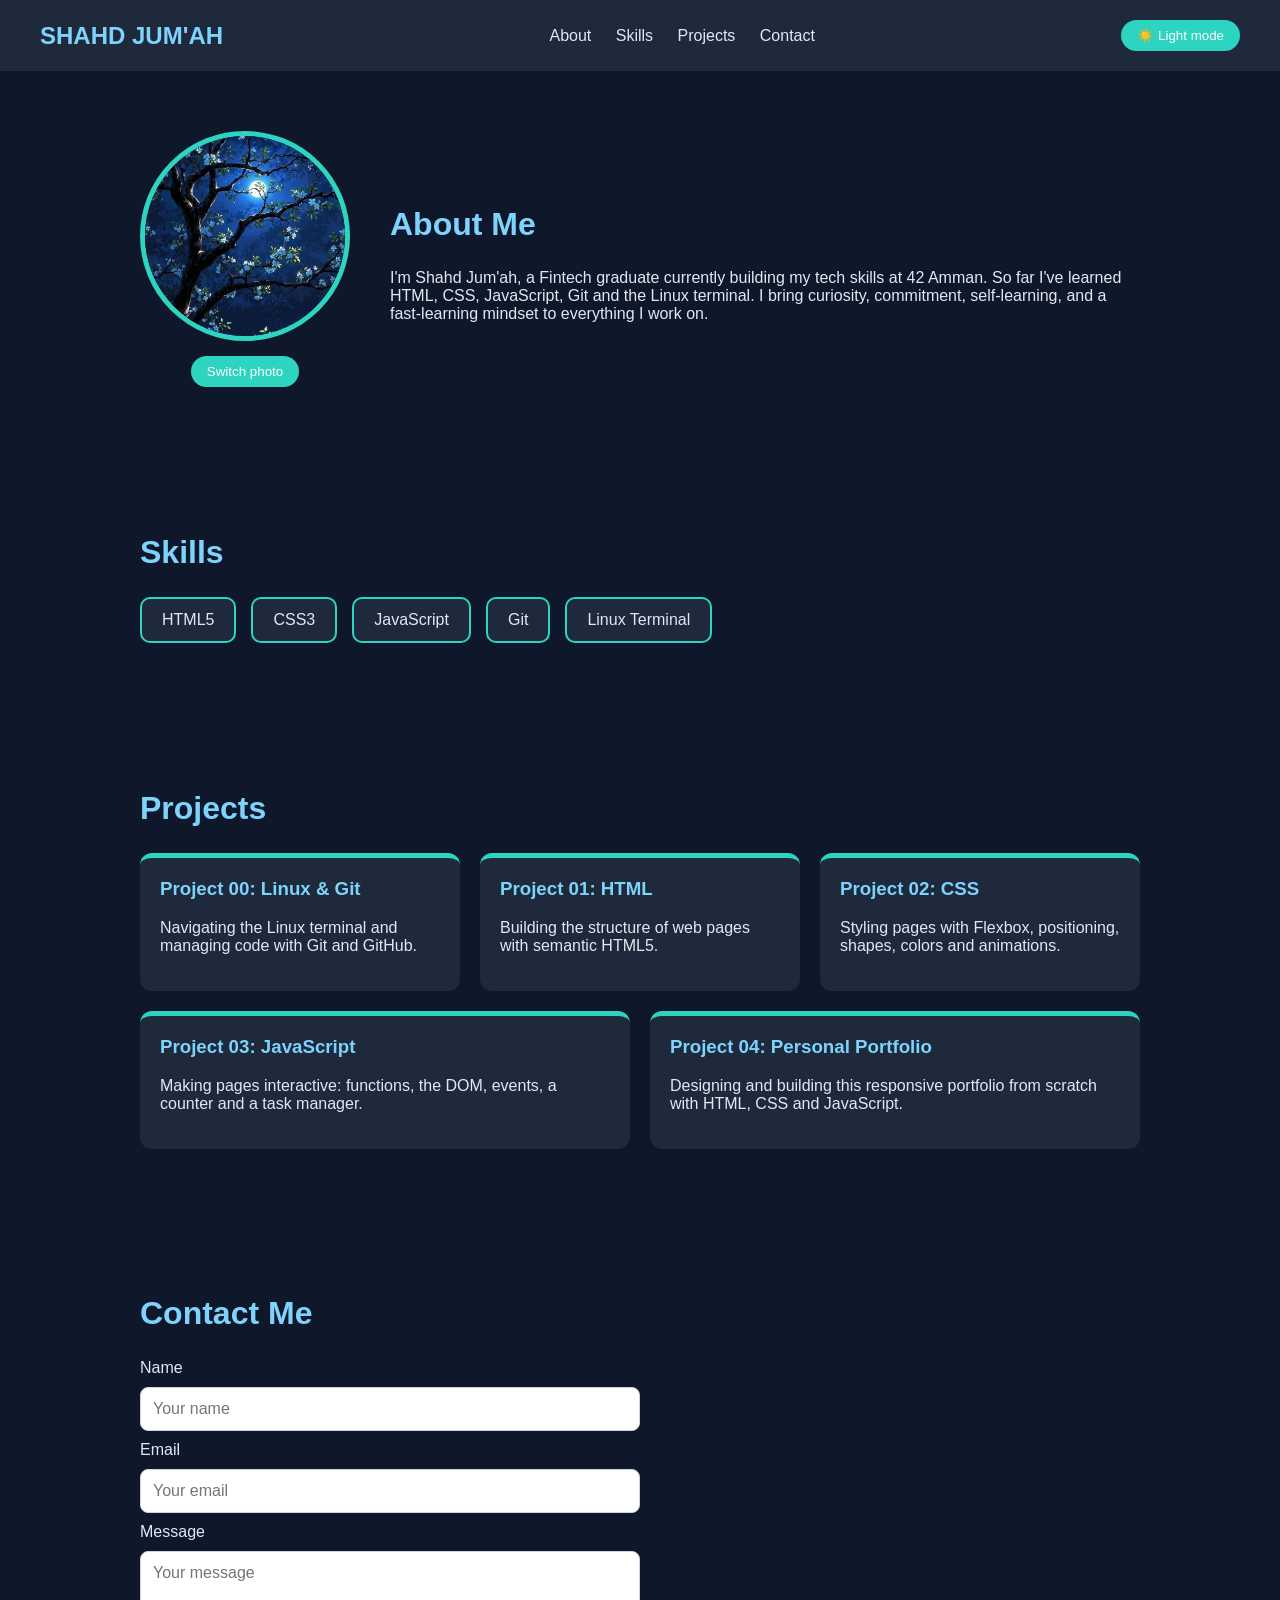
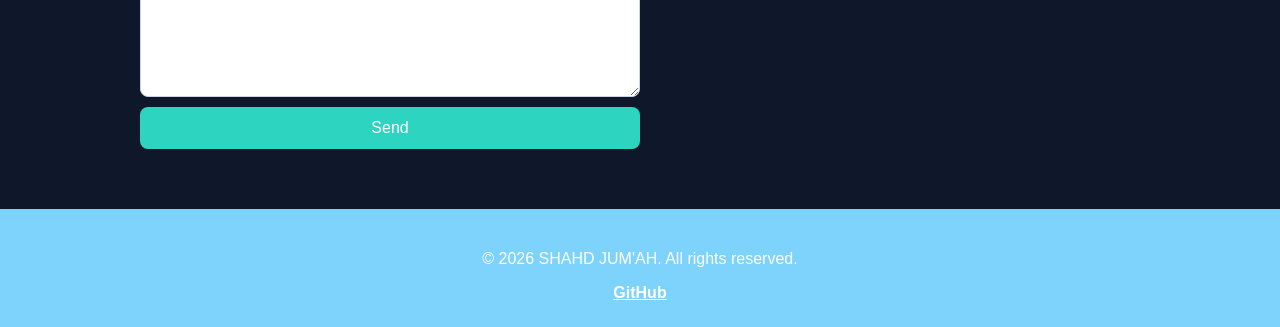
==== bounce01/index.html @ 0607887e "bounce01 photo switcher" ====
<!DOCTYPE html>
<html lang="en">

<head>
    <meta charset="UTF-8">
    <meta name="viewport" content="width=device-width, initial-scale=1.0">
    <title>SHAHD JUM'AH</title>
    <link rel="stylesheet" href="style.css">
    <script src="script.js" defer></script>
</head>

<body class="dark-mode">
    <header>
        <nav class="navbar">
            <h1 class="logo">SHAHD JUM'AH</h1>
            <div class="nav-links">
                <a href="#about">About</a>
                <a href="#skills">Skills</a>
                <a href="#projects">Projects</a>
                <a href="#contact">Contact</a>
            </div>
            <button id="theme-btn">☀️ Light mode</button>
        </nav>
    </header>

    <main>
        <section id="about">
            <div class="photo-box">
                <img src="assets/profile.jpeg" alt="Photo of Shahd Jum'ah" class="profile-photo" id="profile-photo">
                <button id="photo-btn">Switch photo</button>
            </div>
            <div class="about-text">
                <h2>About Me</h2>
                <p>I'm Shahd Jum'ah, a Fintech graduate currently building my tech skills at 42 Amman. So far I've
                    learned HTML, CSS, JavaScript, Git and the Linux terminal. I bring curiosity, commitment,
                    self-learning, and a fast-learning mindset to everything I work on.</p>
            </div>
        </section>
        <section id="skills">
            <h2>Skills</h2>
            <div class="skills-grid">
                <div class="skill">HTML5</div>
                <div class="skill">CSS3</div>
                <div class="skill">JavaScript</div>
                <div class="skill">Git</div>
                <div class="skill">Linux Terminal</div>

            </div>
        </section>
        <section id="projects">
            <h2>Projects</h2>
            <div class="projects-grid">
                <div class="project">
                    <h3>Project 00: Linux & Git</h3>
                    <p>Navigating the Linux terminal and managing code with Git and GitHub. </p>
                </div>
                <div class="project">
                    <h3>Project 01: HTML</h3>
                    <p>Building the structure of web pages with semantic HTML5.</p>
                </div>
                <div class="project">
                    <h3>Project 02: CSS</h3>
                    <p>Styling pages with Flexbox, positioning, shapes, colors and animations.</p>
                </div>
                <div class="project">
                    <h3>Project 03: JavaScript</h3>
                    <p>Making pages interactive: functions, the DOM, events, a counter and a task manager.</p>
                </div>
                <div class="project">
                    <h3>Project 04: Personal Portfolio</h3>
                    <p>Designing and building this responsive portfolio from scratch with HTML, CSS and JavaScript.</p>
                </div>

            </div>
        </section>
        <section id="contact">
            <h2>Contact Me</h2>
            <form class="contact-form">
                <label for="name">Name</label>
                <input type="text" id="name" placeholder="Your name">

                <label for="email">Email</label>
                <input type="email" id="email" placeholder="Your email">

                <label for="message">Message</label>
                <textarea id="message" placeholder="Your message"></textarea>
                <button type="submit">Send</button>
            </form>
        </section>
    </main>

    <footer>
        <p>© 2026 SHAHD JUM'AH. All rights reserved.</p>
        <a href="https://github.com/juma-shahd" target="_blank">GitHub</a>
    </footer>

</body>

</html>
---- bounce01/style.css ----
:root {
    --main-color: #14b8a6;
    --accent-color: #0369a1;
    --text-color: #1e293b;
    --bg-color: #e0f2fe;
    --card-color: #ffffff;
}
body {
    font-family: Arial, sans-serif;
    background-color: var(--bg-color);
    color: var(--text-color);
    margin: 0;
}
.navbar {
    display: flex;
    justify-content: space-between;
    align-items: center;
    padding: 20px 40px;
    background-color: var(--card-color);
}

.logo {
    color: var(--accent-color);
    margin: 0;
}

.nav-links a {
    margin-left: 20px;
    text-decoration: none;
    color: var(--text-color);
}
section {
    padding: 60px 40px;
    max-width: 1000px;
    margin: 0 auto;
}

h2 {
    color: var(--accent-color);
    font-size: 32px;
}
.skills-grid {
    display: flex;
    flex-wrap: wrap;
    gap: 15px;
}

.skill {
    background-color: var(--card-color);
    padding: 12px 20px;
    border-radius: 10px;
    border: 2px solid var(--main-color);
}
.projects-grid {
    display: flex;
    flex-wrap: wrap;
    gap: 20px;
}

.project {
    flex: 1 1 250px;
    background-color: var(--card-color);
    padding: 20px;
    border-radius: 12px;
    border-top: 5px solid var(--main-color);
}

.project h3 {
    margin-top: 0;
    color: var(--accent-color);
}
.contact-form {
    display: flex;
    flex-direction: column;
    gap: 10px;
    max-width: 500px;
}

.contact-form input,
.contact-form textarea {
    padding: 12px;
    border: 1px solid #cbd5e1;
    border-radius: 8px;
    font-size: 16px;
    font-family: inherit;
}

.contact-form textarea {
    height: 120px;
}

.contact-form button {
    background-color: var(--main-color);
    color: white;
    padding: 12px;
    border: none;
    border-radius: 8px;
    font-size: 16px;
    cursor: pointer;
}
footer {
    background-color: var(--accent-color);
    color: white;
    text-align: center;
    padding: 25px;
}

footer a {
    color: white;
    font-weight: bold;
}
body.dark-mode {
    --main-color: #2dd4bf;
    --accent-color: #7dd3fc;
    --text-color: #e2e8f0;
    --bg-color: #0f172a;
    --card-color: #1e293b;
}

#theme-btn {
    background-color: var(--main-color);
    color: white;
    border: none;
    padding: 8px 16px;
    border-radius: 20px;
    cursor: pointer;
}
#about {
    display: flex;
    align-items: center;
    gap: 40px;
}

.profile-photo {
    width: 200px;
    height: 200px;
    border-radius: 50%;
    object-fit: cover;
    border: 5px solid var(--main-color);
    flex-shrink: 0;
    transition: opacity 0.3s;
}

.fade-out {
    opacity: 0;
}

.photo-box {
    display: flex;
    flex-direction: column;
    align-items: center;
    gap: 15px;
}

#photo-btn {
    background-color: var(--main-color);
    color: white;
    border: none;
    padding: 8px 16px;
    border-radius: 20px;
    cursor: pointer;
}

@media (max-width: 768px) {
    .navbar {
        flex-direction: column;
        gap: 10px;
        padding: 15px 20px;
    }

    .nav-links a {
        margin: 0 8px;
    }

    section {
        padding: 40px 20px;
    }

    h2 {
        font-size: 26px;
    }

    #about {
        flex-direction: column;
        text-align: center;
    }
}
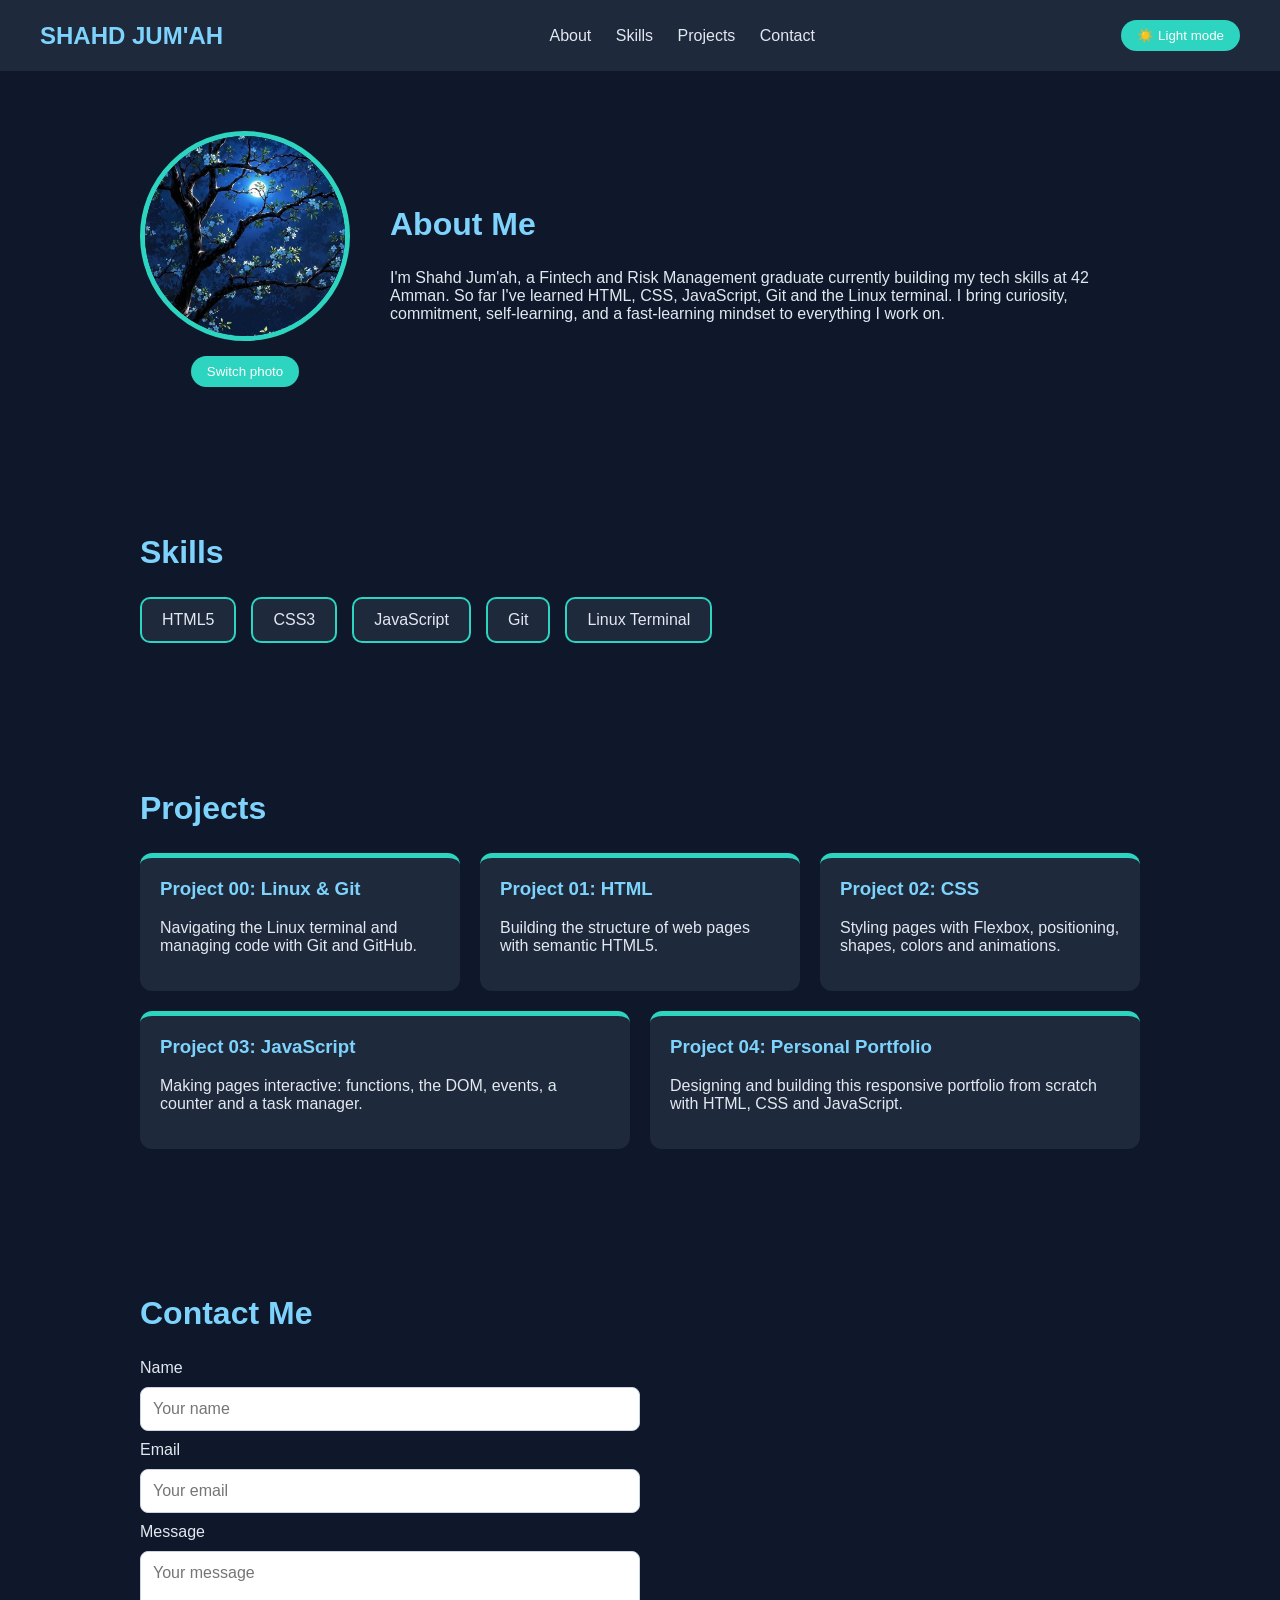
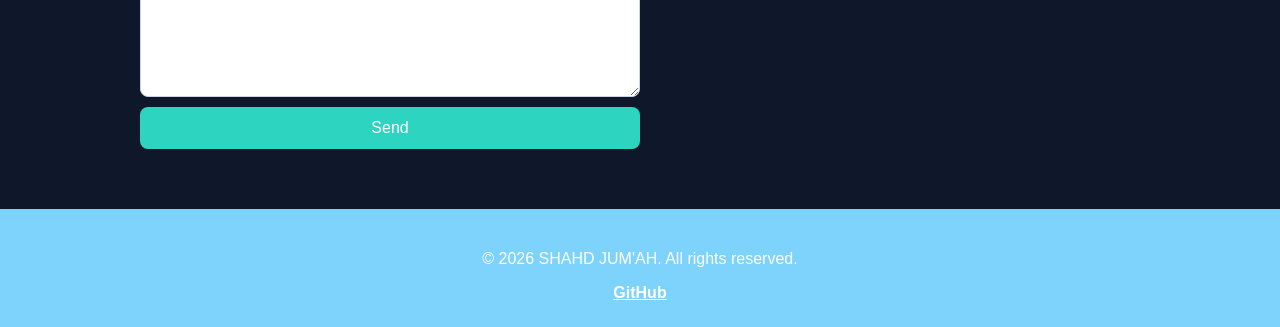
==== commit 06774eb0: "bounce02 language switcher" ====
--- a/bounce01/index.html
+++ b/bounce01/index.html
@@ -31,7 +31,7 @@
             </div>
             <div class="about-text">
                 <h2>About Me</h2>
-                <p>I'm Shahd Jum'ah, a Fintech graduate currently building my tech skills at 42 Amman. So far I've
+                <p>I'm Shahd Jum'ah, a Fintech and Risk Management graduate currently building my tech skills at 42 Amman. So far I've
                     learned HTML, CSS, JavaScript, Git and the Linux terminal. I bring curiosity, commitment,
                     self-learning, and a fast-learning mindset to everything I work on.</p>
             </div>
